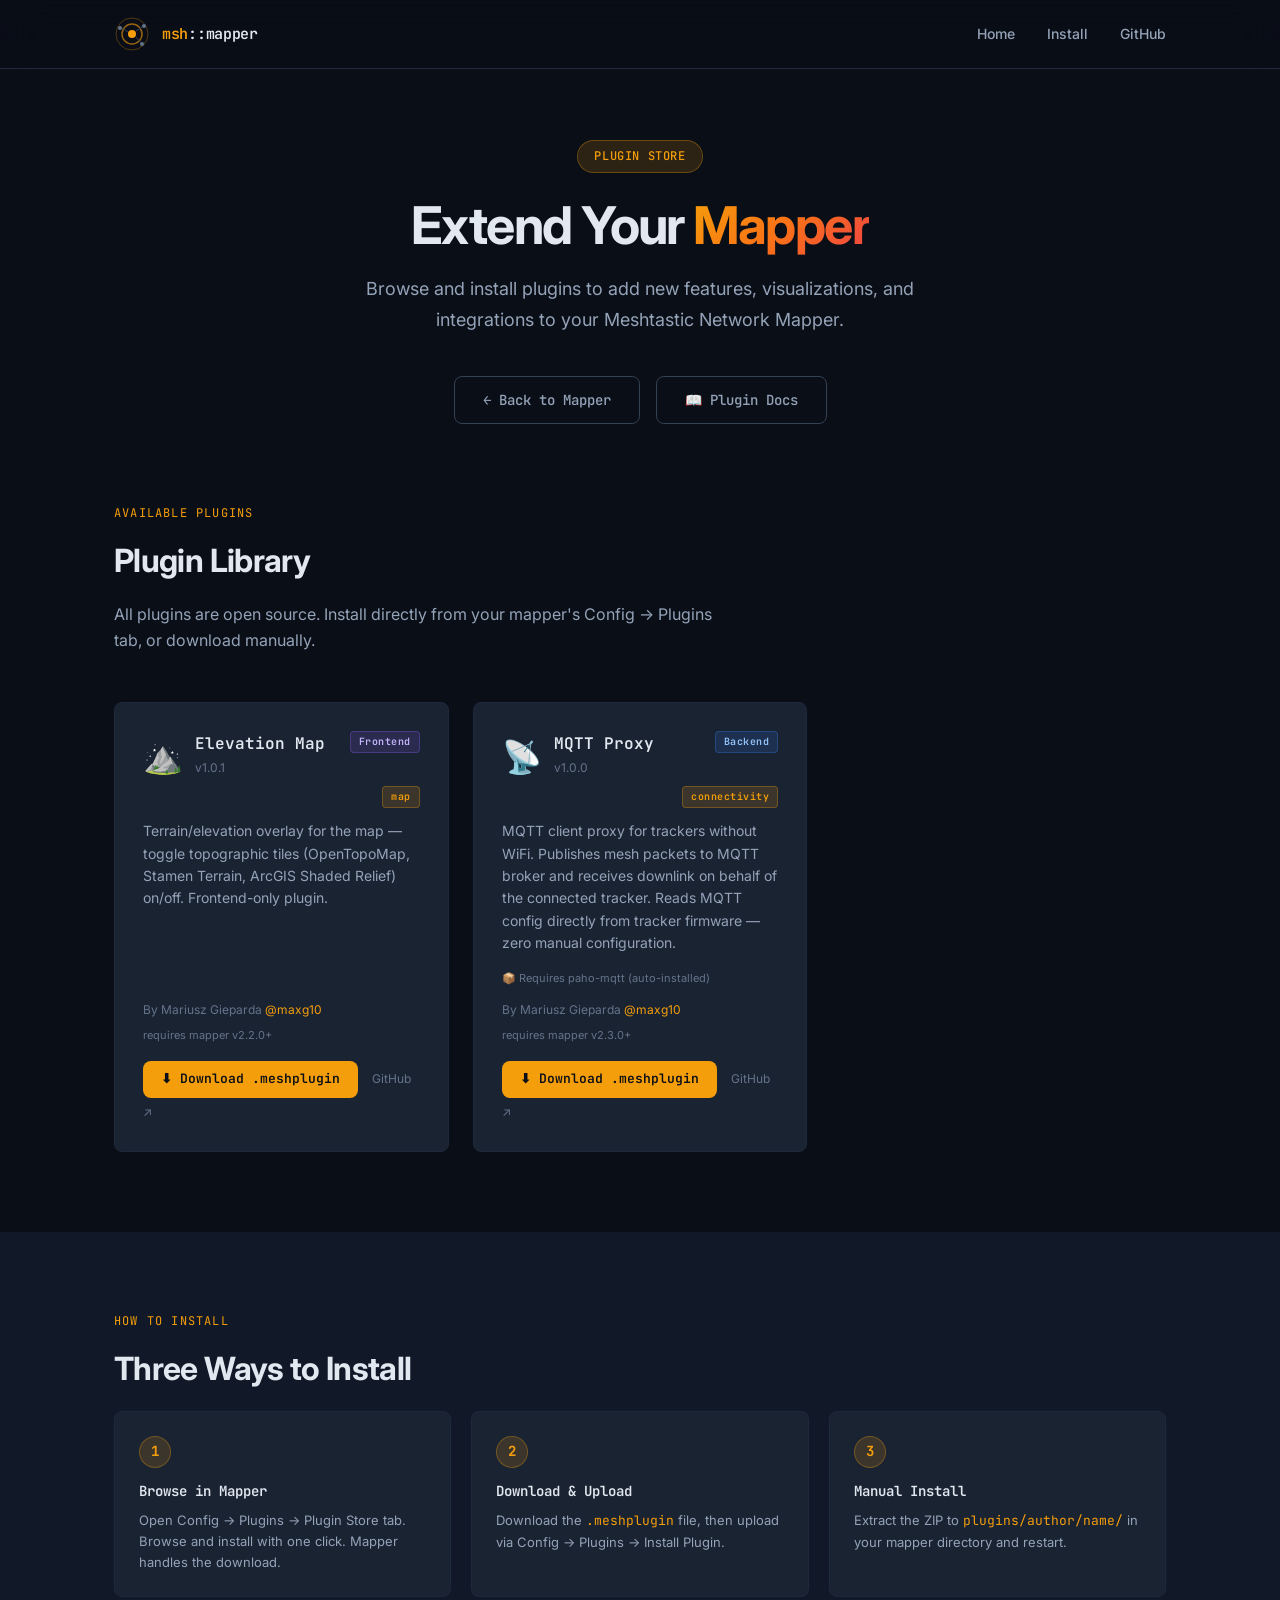
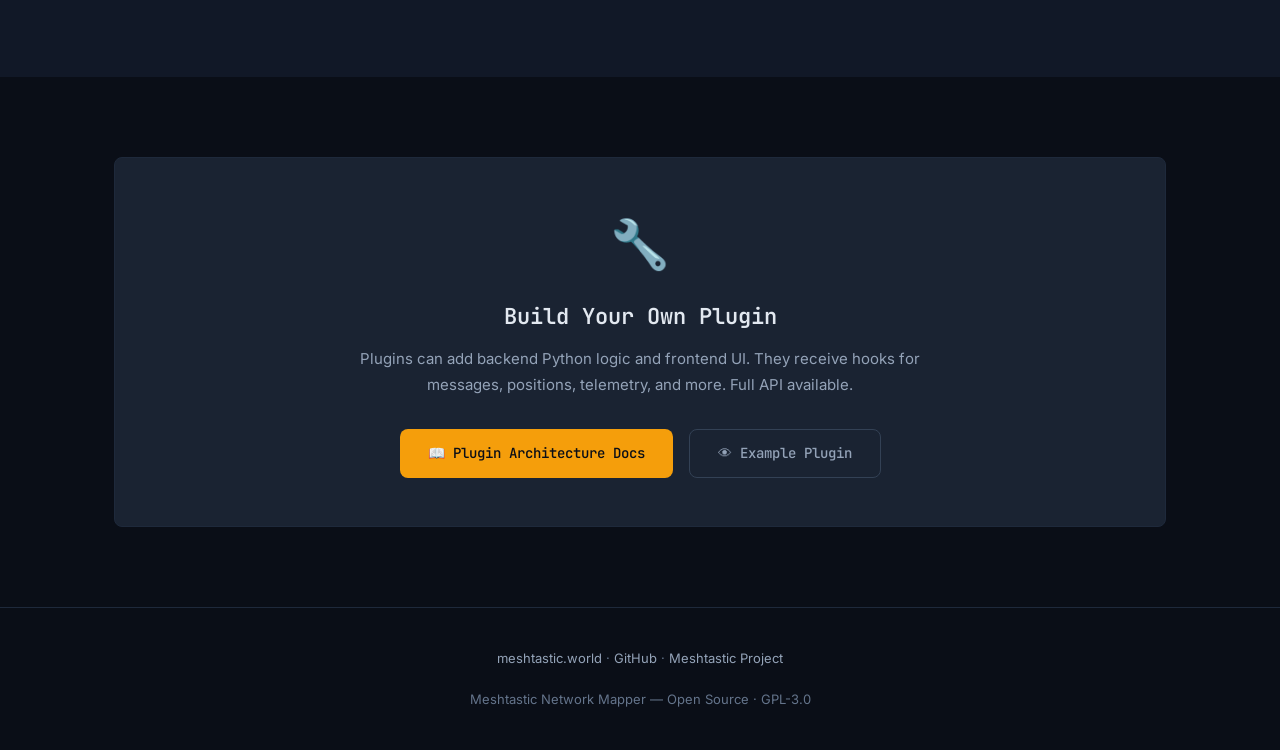
==== plugins-store/index.html @ b2a8c069 "Plugin Store: browse and install plugins from meshtastic.world/plugins Co-Authored-By: Claude Sonnet" ====
<!DOCTYPE html>
<html lang="en">
<head>
    <meta charset="UTF-8">
    <meta name="viewport" content="width=device-width, initial-scale=1.0">
    <title>Plugin Store — Meshtastic Network Mapper</title>
    <meta name="description" content="Browse and install plugins for Meshtastic Network Mapper. Add new features, visualizations, and integrations.">
    <meta name="robots" content="index, follow">
    <link rel="canonical" href="https://meshtastic.world/plugins/">
    <style>
        @import url('https://fonts.googleapis.com/css2?family=Inter:wght@300;400;500;600;700&family=JetBrains+Mono:wght@400;500;600&display=swap');

        :root {
            --font-mono: 'JetBrains Mono', 'Fira Code', 'SF Mono', monospace;
            --font-body: 'Inter', -apple-system, BlinkMacSystemFont, sans-serif;
            --bg-primary: #0a0e17;
            --bg-secondary: #111827;
            --bg-card: #1a2332;
            --bg-card-hover: #1f2b3d;
            --text-primary: #e2e8f0;
            --text-secondary: #94a3b8;
            --text-muted: #64748b;
            --accent: #f59e0b;
            --accent-glow: rgba(245, 158, 11, 0.15);
            --accent-hover: #fbbf24;
            --green: #10b981;
            --blue: #3b82f6;
            --border: #1e293b;
            --border-light: #334155;
            --radius: 8px;
        }

        *, *::before, *::after { box-sizing: border-box; margin: 0; padding: 0; }
        html { scroll-behavior: smooth; }
        body {
            font-family: var(--font-body);
            background: var(--bg-primary);
            color: var(--text-primary);
            line-height: 1.6;
            -webkit-font-smoothing: antialiased;
        }

        .container { max-width: 1100px; margin: 0 auto; padding: 0 24px; }
        section { padding: 80px 0; }

        nav {
            position: fixed; top: 0; left: 0; right: 0; z-index: 100;
            background: rgba(10, 14, 23, 0.85);
            backdrop-filter: blur(20px);
            border-bottom: 1px solid var(--border);
            padding: 16px 0;
        }
        nav .container { display: flex; align-items: center; justify-content: space-between; }
        .logo { display: flex; align-items: center; gap: 12px; text-decoration: none; color: var(--text-primary); }
        .logo-icon { width: 36px; height: 36px; }
        .logo-text { font-family: var(--font-mono); font-weight: 600; font-size: 15px; letter-spacing: -0.02em; }
        .logo-text span { color: var(--accent); }
        nav ul { display: flex; gap: 32px; list-style: none; }
        nav a { color: var(--text-secondary); text-decoration: none; font-size: 14px; font-weight: 500; transition: color 0.2s; }
        nav a:hover { color: var(--accent); }

        .hero { padding-top: 140px; padding-bottom: 60px; text-align: center; }
        .hero-badge {
            display: inline-block;
            background: var(--accent-glow); border: 1px solid rgba(245, 158, 11, 0.3);
            color: var(--accent); font-family: var(--font-mono); font-size: 12px; font-weight: 500;
            padding: 6px 16px; border-radius: 20px; margin-bottom: 24px; letter-spacing: 0.05em;
        }
        .hero h1 { font-size: clamp(32px, 5vw, 52px); font-weight: 700; line-height: 1.1; letter-spacing: -0.03em; margin-bottom: 20px; }
        .hero h1 .gradient {
            background: linear-gradient(135deg, var(--accent) 0%, #f97316 50%, #ef4444 100%);
            -webkit-background-clip: text; -webkit-text-fill-color: transparent; background-clip: text;
        }
        .hero p { font-size: 18px; color: var(--text-secondary); max-width: 580px; margin: 0 auto 40px; line-height: 1.7; }

        .btn {
            display: inline-flex; align-items: center; gap: 8px;
            padding: 12px 28px; border-radius: var(--radius);
            font-family: var(--font-mono); font-size: 14px; font-weight: 500;
            text-decoration: none; cursor: pointer; transition: all 0.2s; border: none;
        }
        .btn-primary { background: var(--accent); color: var(--bg-primary); }
        .btn-primary:hover { background: var(--accent-hover); box-shadow: 0 0 30px var(--accent-glow); }
        .btn-secondary { background: transparent; color: var(--text-secondary); border: 1px solid var(--border-light); }
        .btn-secondary:hover { border-color: var(--accent); color: var(--accent); }

        .section-label {
            font-family: var(--font-mono); font-size: 12px; color: var(--accent);
            text-transform: uppercase; letter-spacing: 0.1em; margin-bottom: 12px;
        }
        .section-title { font-size: 32px; font-weight: 700; letter-spacing: -0.02em; margin-bottom: 16px; }
        .section-desc { font-size: 16px; color: var(--text-secondary); max-width: 600px; margin-bottom: 48px; }

        .plugins-grid { display: grid; grid-template-columns: repeat(auto-fill, minmax(320px, 1fr)); gap: 24px; }

        .plugin-card {
            background: var(--bg-card); border: 1px solid var(--border);
            border-radius: var(--radius); padding: 28px;
            transition: all 0.3s; display: flex; flex-direction: column; gap: 12px;
        }
        .plugin-card:hover { background: var(--bg-card-hover); border-color: var(--border-light); transform: translateY(-2px); }

        .plugin-header { display: flex; align-items: flex-start; justify-content: space-between; gap: 12px; }
        .plugin-icon { font-size: 32px; flex-shrink: 0; }
        .plugin-meta { flex: 1; }
        .plugin-name { font-family: var(--font-mono); font-size: 16px; font-weight: 600; color: var(--text-primary); }
        .plugin-version { font-size: 12px; color: var(--text-muted); margin-top: 2px; }
        .plugin-desc { font-size: 14px; color: var(--text-secondary); line-height: 1.6; }
        .plugin-footer { display: flex; align-items: center; justify-content: space-between; flex-wrap: wrap; gap: 8px; margin-top: auto; }
        .plugin-author { font-size: 12px; color: var(--text-muted); }

        .badge {
            display: inline-block; padding: 2px 8px; border-radius: 4px;
            font-family: var(--font-mono); font-size: 10px; font-weight: 600; letter-spacing: 0.05em;
        }
        .badge-frontend { background: rgba(139, 92, 246, 0.15); color: #c4b5fd; border: 1px solid rgba(139,92,246,0.3); }
        .badge-backend { background: rgba(59, 130, 246, 0.15); color: #93c5fd; border: 1px solid rgba(59,130,246,0.3); }
        .badge-category { background: var(--accent-glow); color: var(--accent); border: 1px solid rgba(245,158,11,0.3); }

        .download-btn {
            display: inline-flex; align-items: center; gap: 6px;
            padding: 8px 18px; border-radius: var(--radius);
            background: var(--accent); color: var(--bg-primary);
            font-family: var(--font-mono); font-size: 13px; font-weight: 600;
            text-decoration: none; transition: all 0.2s; border: none; cursor: pointer;
        }
        .download-btn:hover { background: var(--accent-hover); box-shadow: 0 0 20px var(--accent-glow); }

        .install-steps { display: grid; grid-template-columns: repeat(auto-fit, minmax(220px, 1fr)); gap: 20px; }
        .step-card {
            background: var(--bg-card); border: 1px solid var(--border);
            border-radius: var(--radius); padding: 24px;
        }
        .step-number {
            width: 32px; height: 32px; border-radius: 50%;
            background: var(--accent-glow); border: 1px solid rgba(245,158,11,0.3);
            color: var(--accent); font-family: var(--font-mono); font-size: 14px; font-weight: 700;
            display: flex; align-items: center; justify-content: center; margin-bottom: 12px;
        }
        .step-card h4 { font-family: var(--font-mono); font-size: 14px; font-weight: 600; margin-bottom: 8px; }
        .step-card p { font-size: 13px; color: var(--text-secondary); line-height: 1.6; }

        .dev-card {
            background: var(--bg-card); border: 1px solid var(--border);
            border-radius: var(--radius); padding: 48px; text-align: center;
        }
        .dev-card h3 { font-family: var(--font-mono); font-size: 22px; font-weight: 600; margin-bottom: 12px; }
        .dev-card p { font-size: 15px; color: var(--text-secondary); max-width: 560px; margin: 0 auto 32px; line-height: 1.7; }

        footer { padding: 40px 0; border-top: 1px solid var(--border); text-align: center; }
        footer p { font-size: 13px; color: var(--text-muted); }
        footer a { color: var(--text-secondary); text-decoration: none; }
        footer a:hover { color: var(--accent); }

        .loading { text-align: center; padding: 60px 0; color: var(--text-muted); font-family: var(--font-mono); font-size: 14px; }
        .error-msg { text-align: center; padding: 40px; color: #ef4444; font-size: 14px; }

        @media (max-width: 768px) {
            nav ul { display: none; }
            .plugins-grid { grid-template-columns: 1fr; }
            .install-steps { grid-template-columns: 1fr; }
        }
    </style>
</head>
<body>

<nav>
    <div class="container">
        <a href="https://meshtastic.world" class="logo">
            <svg class="logo-icon" viewBox="0 0 36 36" fill="none" xmlns="http://www.w3.org/2000/svg">
                <circle cx="18" cy="18" r="4" fill="#f59e0b"/>
                <circle cx="18" cy="18" r="10" stroke="#f59e0b" stroke-width="1.5" stroke-opacity="0.6" fill="none"/>
                <circle cx="18" cy="18" r="16" stroke="#f59e0b" stroke-width="1" stroke-opacity="0.3" fill="none"/>
                <circle cx="6" cy="12" r="2" fill="#64748b"/>
                <circle cx="30" cy="10" r="2" fill="#64748b"/>
                <circle cx="28" cy="28" r="2" fill="#64748b"/>
                <line x1="8" y1="12" x2="14" y2="16" stroke="#334155" stroke-width="1"/>
                <line x1="28" y1="11" x2="22" y2="15" stroke="#334155" stroke-width="1"/>
                <line x1="27" y1="27" x2="22" y2="21" stroke="#334155" stroke-width="1"/>
            </svg>
            <div class="logo-text"><span>msh</span>::mapper</div>
        </a>
        <ul>
            <li><a href="https://meshtastic.world">Home</a></li>
            <li><a href="https://meshtastic.world/#install">Install</a></li>
            <li><a href="https://github.com/maxg10/meshtastic-network-mapper" target="_blank">GitHub</a></li>
        </ul>
    </div>
</nav>

<section class="hero">
    <div class="container">
        <div class="hero-badge">PLUGIN STORE</div>
        <h1>Extend Your <span class="gradient">Mapper</span></h1>
        <p>Browse and install plugins to add new features, visualizations, and integrations to your Meshtastic Network Mapper.</p>
        <div style="display:flex;gap:16px;justify-content:center;flex-wrap:wrap">
            <a href="https://meshtastic.world/#install" class="btn btn-secondary">← Back to Mapper</a>
            <a href="https://github.com/maxg10/meshtastic-network-mapper/tree/main/docs/plugin-architecture.md" target="_blank" class="btn btn-secondary">📖 Plugin Docs</a>
        </div>
    </div>
</section>

<section id="plugins" style="padding-top:20px">
    <div class="container">
        <div class="section-label">AVAILABLE PLUGINS</div>
        <div class="section-title">Plugin Library</div>
        <p class="section-desc">All plugins are open source. Install directly from your mapper's Config → Plugins tab, or download manually.</p>
        <div id="plugins-grid" class="plugins-grid">
            <div class="loading">⏳ Loading plugins...</div>
        </div>
    </div>
</section>

<section id="install" style="background: var(--bg-secondary)">
    <div class="container">
        <div class="section-label">HOW TO INSTALL</div>
        <div class="section-title">Three Ways to Install</div>
        <div class="install-steps">
            <div class="step-card">
                <div class="step-number">1</div>
                <h4>Browse in Mapper</h4>
                <p>Open Config → Plugins → Plugin Store tab. Browse and install with one click. Mapper handles the download.</p>
            </div>
            <div class="step-card">
                <div class="step-number">2</div>
                <h4>Download & Upload</h4>
                <p>Download the <code style="color:var(--accent);font-family:var(--font-mono)">.meshplugin</code> file, then upload via Config → Plugins → Install Plugin.</p>
            </div>
            <div class="step-card">
                <div class="step-number">3</div>
                <h4>Manual Install</h4>
                <p>Extract the ZIP to <code style="color:var(--accent);font-family:var(--font-mono)">plugins/author/name/</code> in your mapper directory and restart.</p>
            </div>
        </div>
    </div>
</section>

<section id="develop">
    <div class="container">
        <div class="dev-card">
            <div style="font-size:48px;margin-bottom:16px">🔧</div>
            <h3>Build Your Own Plugin</h3>
            <p>Plugins can add backend Python logic and frontend UI. They receive hooks for messages, positions, telemetry, and more. Full API available.</p>
            <div style="display:flex;gap:16px;justify-content:center;flex-wrap:wrap">
                <a href="https://github.com/maxg10/meshtastic-network-mapper/tree/main/docs/plugin-architecture.md" target="_blank" class="btn btn-primary">📖 Plugin Architecture Docs</a>
                <a href="https://github.com/maxg10/meshtastic-network-mapper/tree/main/plugins/maxg10/elevation-map" target="_blank" class="btn btn-secondary">👁 Example Plugin</a>
            </div>
        </div>
    </div>
</section>

<footer>
    <div class="container">
        <p>
            <a href="https://meshtastic.world">meshtastic.world</a> ·
            <a href="https://github.com/maxg10/meshtastic-network-mapper" target="_blank">GitHub</a> ·
            <a href="https://meshtastic.org" target="_blank">Meshtastic Project</a>
            <br><br>
            <span style="color:var(--text-muted)">Meshtastic Network Mapper — Open Source · GPL-3.0</span>
        </p>
    </div>
</footer>

<script>
    fetch('./plugins.json')
        .then(function(r) {
            if (!r.ok) throw new Error('HTTP ' + r.status);
            return r.json();
        })
        .then(function(data) { renderPlugins(data.plugins || []); })
        .catch(function(e) {
            document.getElementById('plugins-grid').innerHTML =
                '<div class="error-msg">⚠️ Could not load plugin list.<br><small>' + e.message + '</small></div>';
        });

    function renderPlugins(plugins) {
        var grid = document.getElementById('plugins-grid');
        if (!plugins.length) {
            grid.innerHTML = '<div class="loading">No plugins available yet.</div>';
            return;
        }
        grid.innerHTML = plugins.map(function(p) {
            var typeBadge = p.type === 'backend'
                ? '<span class="badge badge-backend">Backend</span>'
                : '<span class="badge badge-frontend">Frontend</span>';
            var catBadge = p.category ? '<span class="badge badge-category">' + esc(p.category) + '</span>' : '';
            var authorStr = (p.author && p.author.name) ? p.author.name : (p.author || 'Unknown');
            var ghLink = (p.author && p.author.github) ? ' <a href="https://github.com/' + esc(p.author.github) + '" target="_blank" style="color:var(--accent);text-decoration:none">@' + esc(p.author.github) + '</a>' : '';
            var sizeStr = p.download_size ? ' · ' + Math.round(p.download_size / 1024) + ' KB' : '';
            var reqNote = p.dependencies_note ? '<div style="font-size:11px;color:var(--text-muted);margin-top:4px">📦 ' + esc(p.dependencies_note) + '</div>' : '';
            var minVer = p.min_mapper_version ? '<span style="font-size:11px;color:var(--text-muted)">requires mapper v' + esc(p.min_mapper_version) + '+</span>' : '';
            return '<div class="plugin-card">' +
                '<div class="plugin-header">' +
                    '<div class="plugin-icon">' + (p.icon || '🔌') + '</div>' +
                    '<div class="plugin-meta">' +
                        '<div class="plugin-name">' + esc(p.name) + '</div>' +
                        '<div class="plugin-version">v' + esc(p.version) + sizeStr + '</div>' +
                    '</div>' +
                    '<div style="display:flex;flex-direction:column;gap:4px;align-items:flex-end">' +
                        typeBadge + (catBadge ? '<br>' + catBadge : '') +
                    '</div>' +
                '</div>' +
                '<div class="plugin-desc">' + esc(p.description || '') + '</div>' +
                reqNote +
                '<div class="plugin-footer">' +
                    '<div class="plugin-author">By ' + esc(authorStr) + ghLink + '</div>' +
                    minVer +
                '</div>' +
                '<div style="margin-top:4px">' +
                    '<a href="' + esc(p.download_url) + '" class="download-btn" download>⬇ Download .meshplugin</a>' +
                    (p.homepage ? ' <a href="' + esc(p.homepage) + '" target="_blank" style="font-size:12px;color:var(--text-muted);margin-left:10px;text-decoration:none;">GitHub ↗</a>' : '') +
                '</div>' +
            '</div>';
        }).join('');
    }

    function esc(s) {
        return String(s || '').replace(/&/g,'&amp;').replace(/</g,'&lt;').replace(/>/g,'&gt;').replace(/"/g,'&quot;');
    }
</script>
</body>
</html>
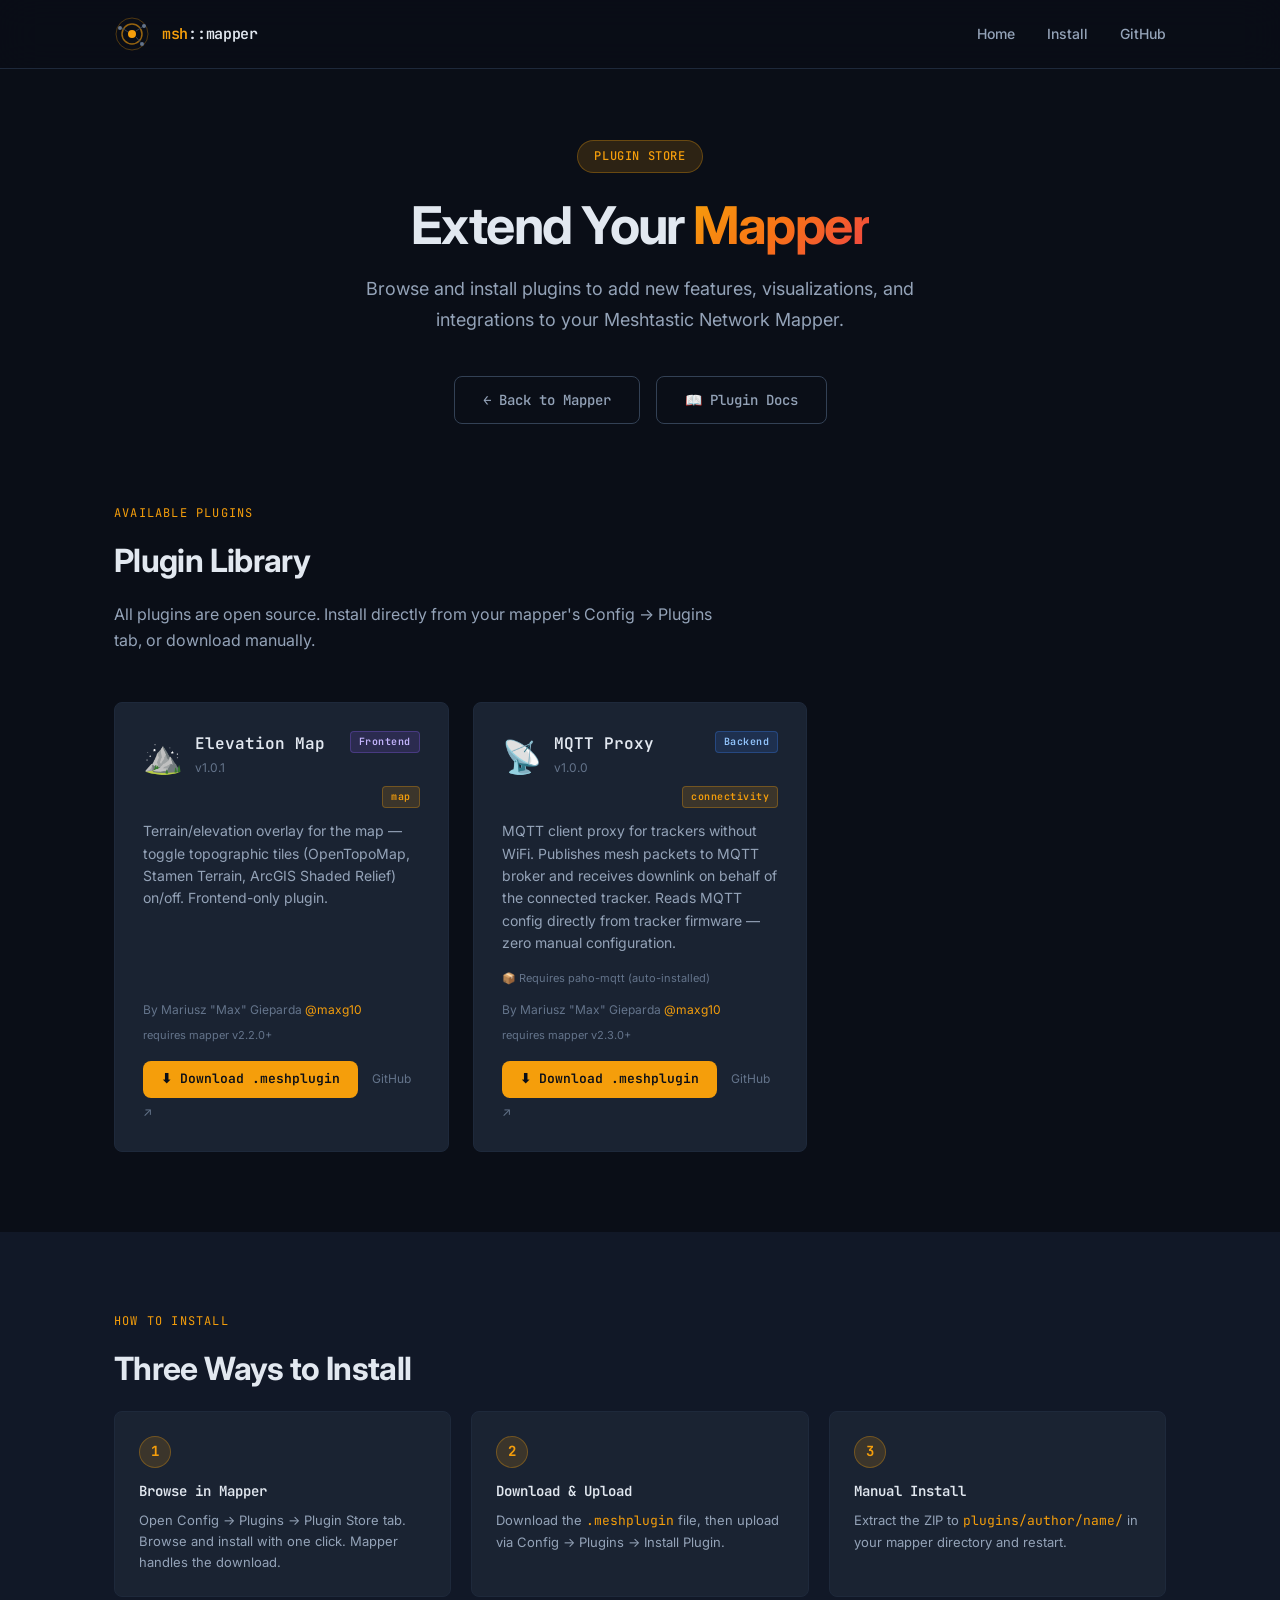
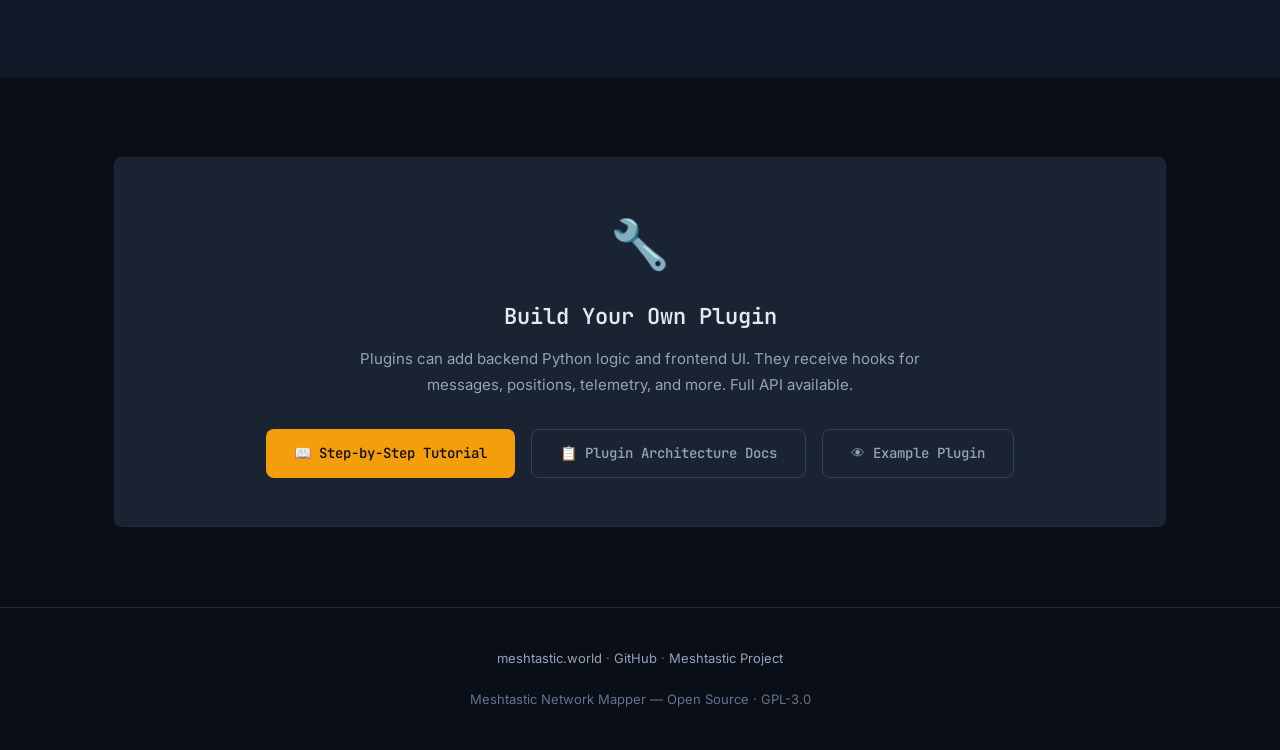
==== commit b8338eff: "Docs: Plugin Developer Guide, README v2.3.0 update Co-Authored-By: Claude Sonnet 4.6 <noreply@anthro" ====
--- a/plugins-store/index.html
+++ b/plugins-store/index.html
@@ -242,7 +242,8 @@
             <h3>Build Your Own Plugin</h3>
             <p>Plugins can add backend Python logic and frontend UI. They receive hooks for messages, positions, telemetry, and more. Full API available.</p>
             <div style="display:flex;gap:16px;justify-content:center;flex-wrap:wrap">
-                <a href="https://github.com/maxg10/meshtastic-network-mapper/tree/main/docs/plugin-architecture.md" target="_blank" class="btn btn-primary">📖 Plugin Architecture Docs</a>
+                <a href="https://github.com/maxg10/meshtastic-network-mapper/blob/main/docs/plugin-developer-guide.md" target="_blank" class="btn btn-primary">📖 Step-by-Step Tutorial</a>
+                <a href="https://github.com/maxg10/meshtastic-network-mapper/blob/main/docs/plugin-architecture.md" target="_blank" class="btn btn-secondary">📋 Plugin Architecture Docs</a>
                 <a href="https://github.com/maxg10/meshtastic-network-mapper/tree/main/plugins/maxg10/elevation-map" target="_blank" class="btn btn-secondary">👁 Example Plugin</a>
             </div>
         </div>
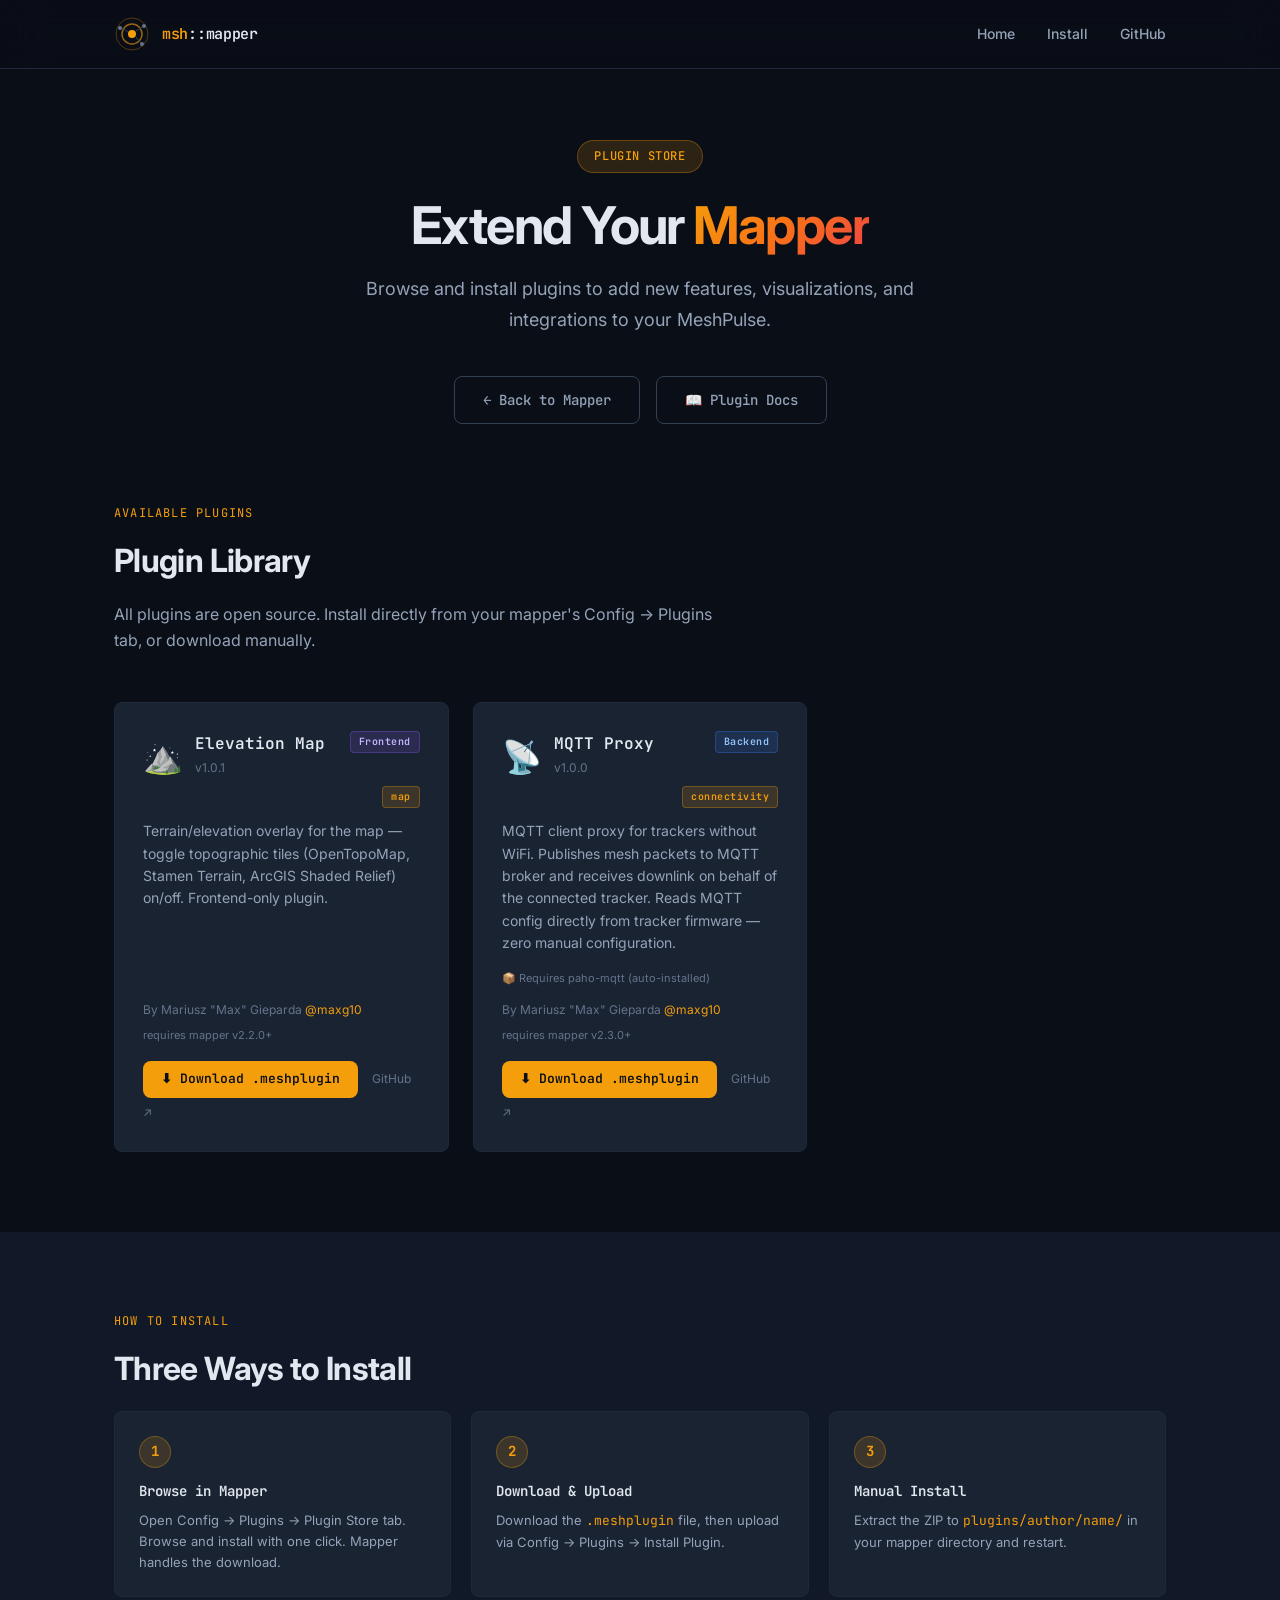
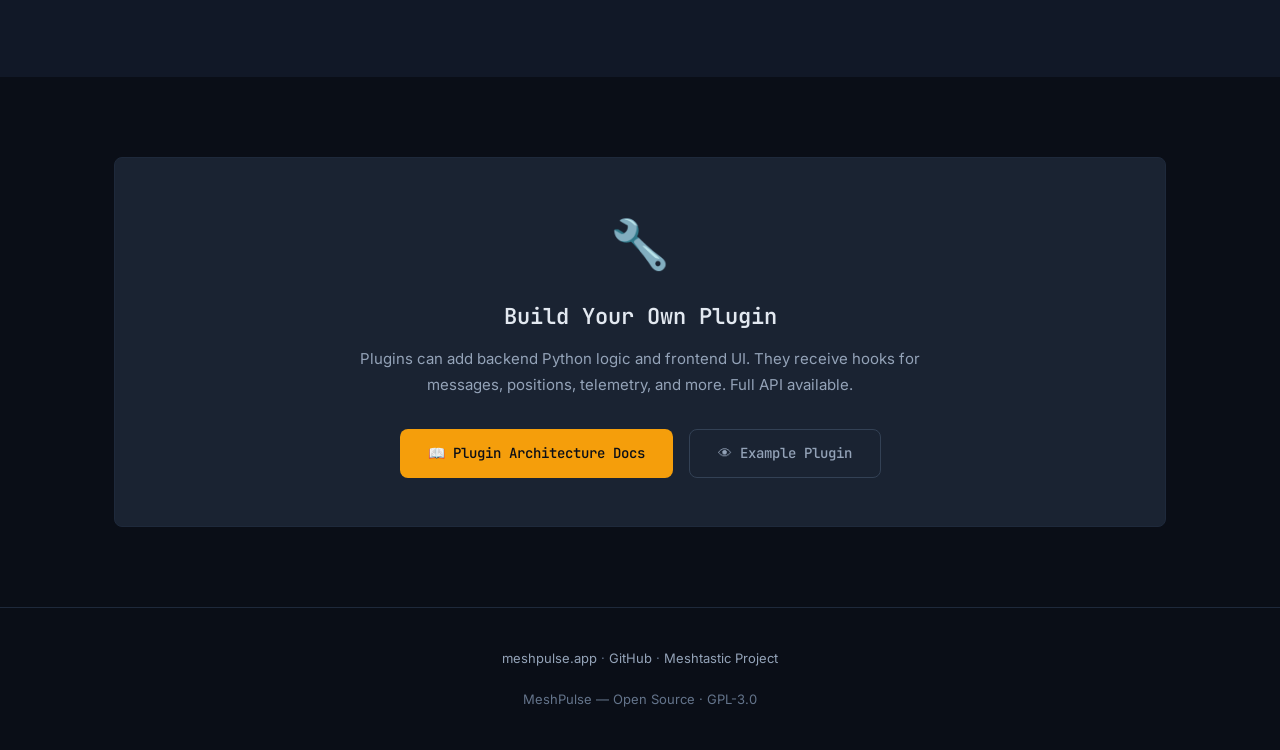
==== commit 5515955c: "rebrand: Meshtastic Network Mapper → MeshPulse Co-Authored-By: Claude Sonnet 4.6 <noreply@anthropic." ====
--- a/plugins-store/index.html
+++ b/plugins-store/index.html
@@ -3,10 +3,10 @@
 <head>
     <meta charset="UTF-8">
     <meta name="viewport" content="width=device-width, initial-scale=1.0">
-    <title>Plugin Store — Meshtastic Network Mapper</title>
-    <meta name="description" content="Browse and install plugins for Meshtastic Network Mapper. Add new features, visualizations, and integrations.">
+    <title>Plugin Store — MeshPulse</title>
+    <meta name="description" content="Browse and install plugins for MeshPulse. Add new features, visualizations, and integrations.">
     <meta name="robots" content="index, follow">
-    <link rel="canonical" href="https://meshtastic.world/plugins/">
+    <link rel="canonical" href="https://meshpulse.app/plugins/">
     <style>
         @import url('https://fonts.googleapis.com/css2?family=Inter:wght@300;400;500;600;700&family=JetBrains+Mono:wght@400;500;600&display=swap');
 
@@ -166,7 +166,7 @@
 
 <nav>
     <div class="container">
-        <a href="https://meshtastic.world" class="logo">
+        <a href="https://meshpulse.app" class="logo">
             <svg class="logo-icon" viewBox="0 0 36 36" fill="none" xmlns="http://www.w3.org/2000/svg">
                 <circle cx="18" cy="18" r="4" fill="#f59e0b"/>
                 <circle cx="18" cy="18" r="10" stroke="#f59e0b" stroke-width="1.5" stroke-opacity="0.6" fill="none"/>
@@ -181,9 +181,9 @@
             <div class="logo-text"><span>msh</span>::mapper</div>
         </a>
         <ul>
-            <li><a href="https://meshtastic.world">Home</a></li>
-            <li><a href="https://meshtastic.world/#install">Install</a></li>
-            <li><a href="https://github.com/maxg10/meshtastic-network-mapper" target="_blank">GitHub</a></li>
+            <li><a href="https://meshpulse.app">Home</a></li>
+            <li><a href="https://meshpulse.app/#install">Install</a></li>
+            <li><a href="https://github.com/maxg10/meshpulse" target="_blank">GitHub</a></li>
         </ul>
     </div>
 </nav>
@@ -192,10 +192,10 @@
     <div class="container">
         <div class="hero-badge">PLUGIN STORE</div>
         <h1>Extend Your <span class="gradient">Mapper</span></h1>
-        <p>Browse and install plugins to add new features, visualizations, and integrations to your Meshtastic Network Mapper.</p>
+        <p>Browse and install plugins to add new features, visualizations, and integrations to your MeshPulse.</p>
         <div style="display:flex;gap:16px;justify-content:center;flex-wrap:wrap">
-            <a href="https://meshtastic.world/#install" class="btn btn-secondary">← Back to Mapper</a>
-            <a href="https://github.com/maxg10/meshtastic-network-mapper/tree/main/docs/plugin-architecture.md" target="_blank" class="btn btn-secondary">📖 Plugin Docs</a>
+            <a href="https://meshpulse.app/#install" class="btn btn-secondary">← Back to Mapper</a>
+            <a href="https://github.com/maxg10/meshpulse/tree/main/docs/plugin-architecture.md" target="_blank" class="btn btn-secondary">📖 Plugin Docs</a>
         </div>
     </div>
 </section>
@@ -242,9 +242,8 @@
             <h3>Build Your Own Plugin</h3>
             <p>Plugins can add backend Python logic and frontend UI. They receive hooks for messages, positions, telemetry, and more. Full API available.</p>
             <div style="display:flex;gap:16px;justify-content:center;flex-wrap:wrap">
-                <a href="https://github.com/maxg10/meshtastic-network-mapper/blob/main/docs/plugin-developer-guide.md" target="_blank" class="btn btn-primary">📖 Step-by-Step Tutorial</a>
-                <a href="https://github.com/maxg10/meshtastic-network-mapper/blob/main/docs/plugin-architecture.md" target="_blank" class="btn btn-secondary">📋 Plugin Architecture Docs</a>
-                <a href="https://github.com/maxg10/meshtastic-network-mapper/tree/main/plugins/maxg10/elevation-map" target="_blank" class="btn btn-secondary">👁 Example Plugin</a>
+                <a href="https://github.com/maxg10/meshpulse/tree/main/docs/plugin-architecture.md" target="_blank" class="btn btn-primary">📖 Plugin Architecture Docs</a>
+                <a href="https://github.com/maxg10/meshpulse/tree/main/plugins/maxg10/elevation-map" target="_blank" class="btn btn-secondary">👁 Example Plugin</a>
             </div>
         </div>
     </div>
@@ -253,11 +252,11 @@
 <footer>
     <div class="container">
         <p>
-            <a href="https://meshtastic.world">meshtastic.world</a> ·
-            <a href="https://github.com/maxg10/meshtastic-network-mapper" target="_blank">GitHub</a> ·
+            <a href="https://meshpulse.app">meshpulse.app</a> ·
+            <a href="https://github.com/maxg10/meshpulse" target="_blank">GitHub</a> ·
             <a href="https://meshtastic.org" target="_blank">Meshtastic Project</a>
             <br><br>
-            <span style="color:var(--text-muted)">Meshtastic Network Mapper — Open Source · GPL-3.0</span>
+            <span style="color:var(--text-muted)">MeshPulse — Open Source · GPL-3.0</span>
         </p>
     </div>
 </footer>
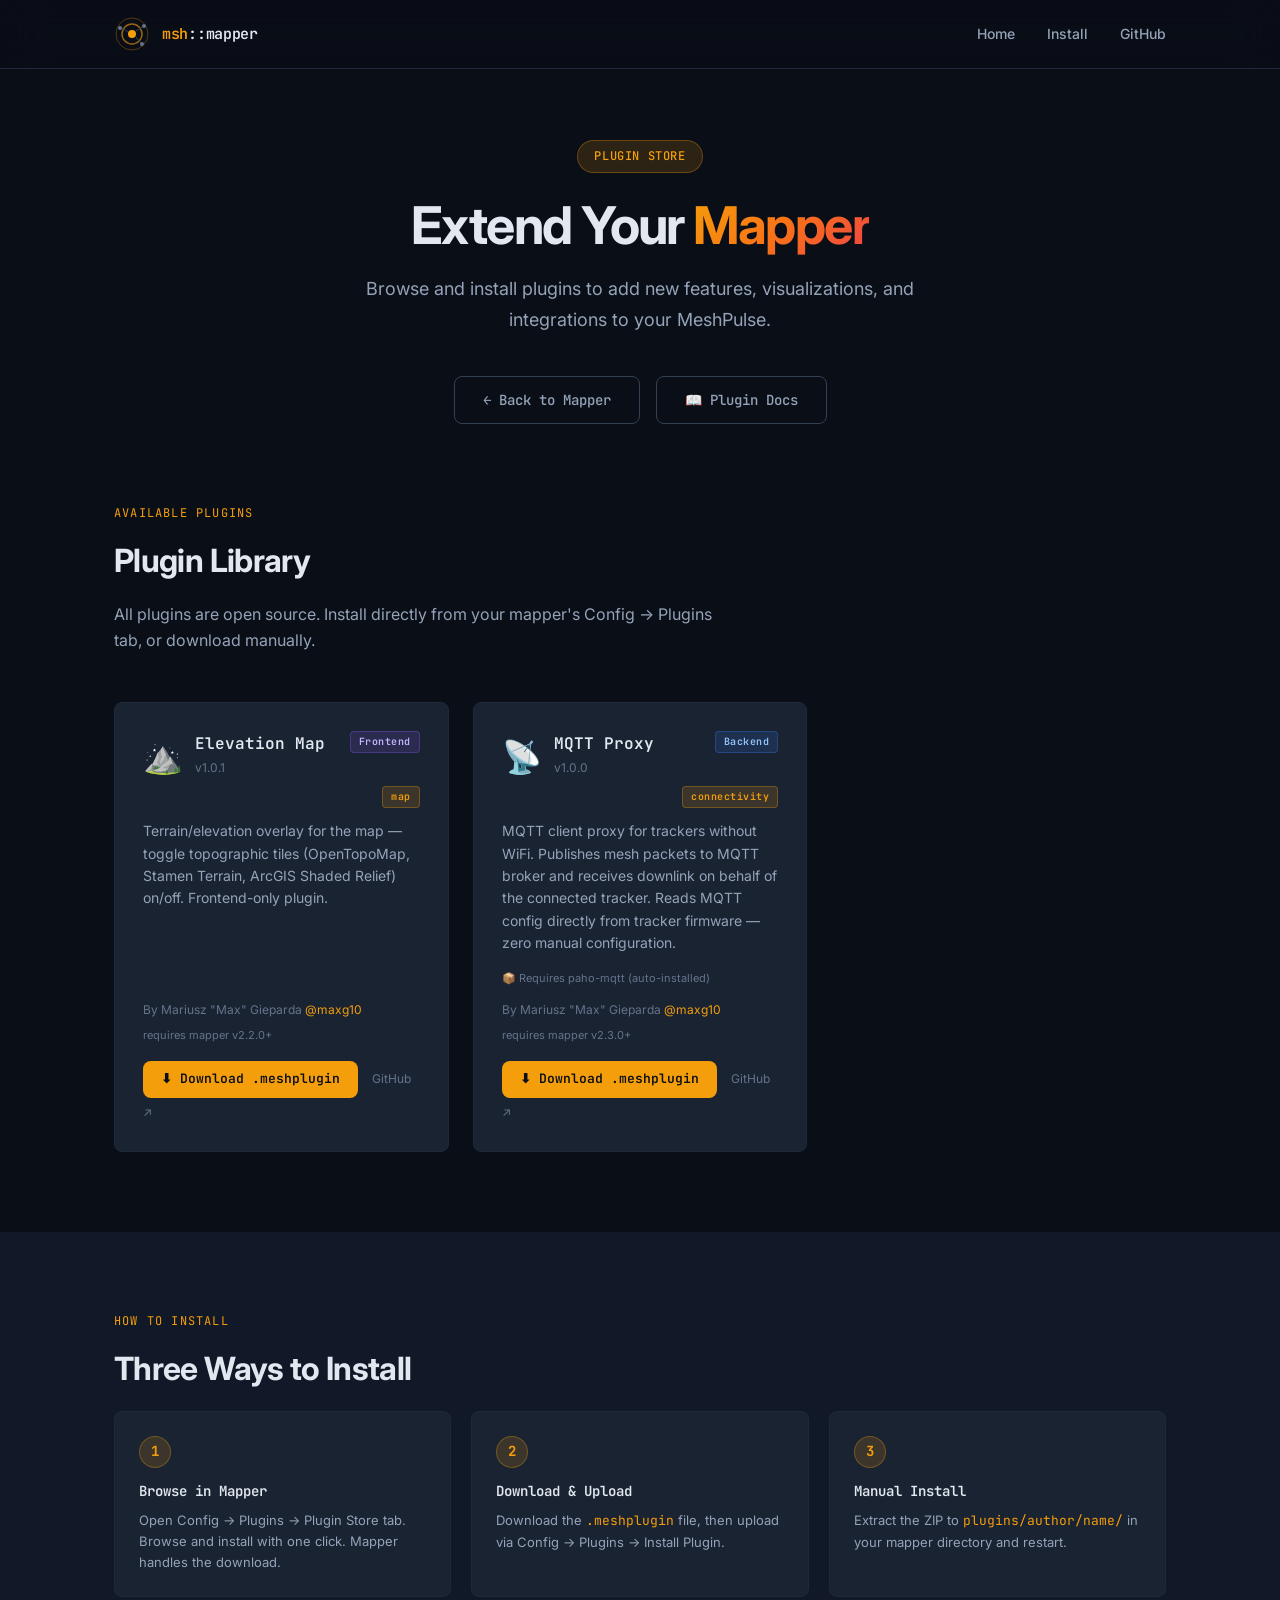
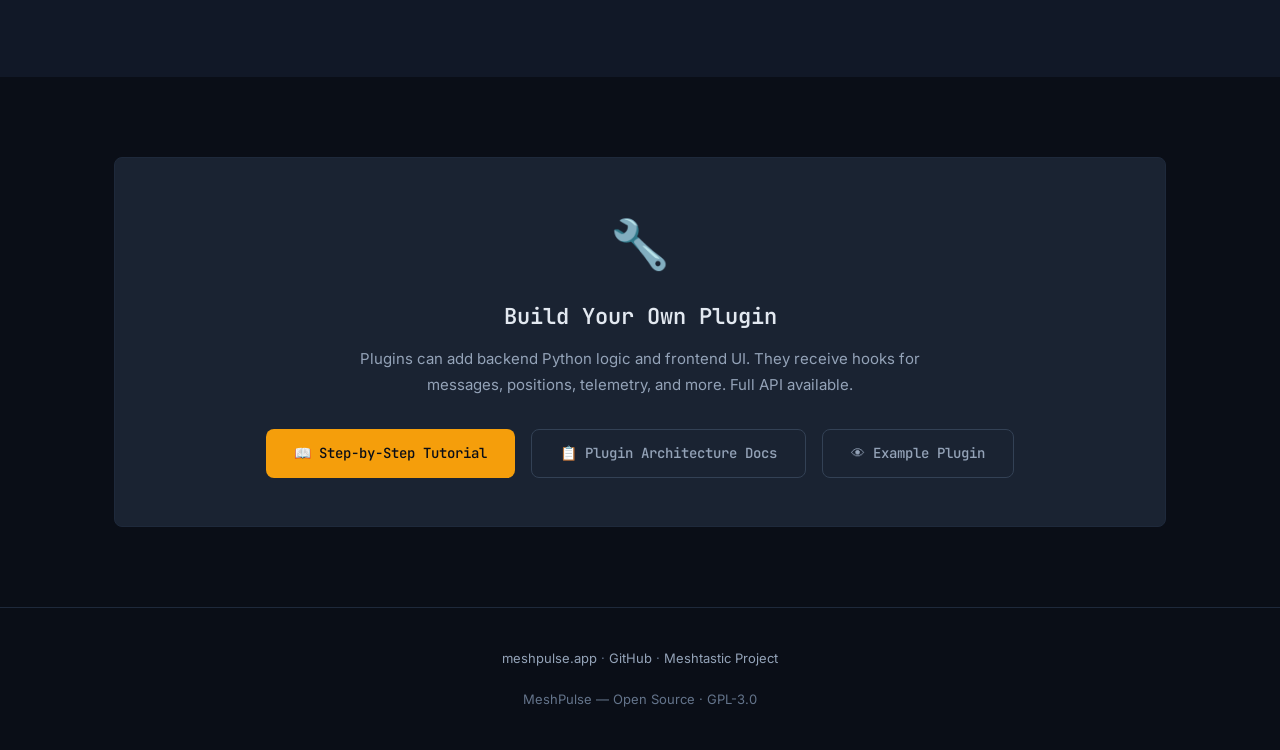
==== commit e7ff3cd4: "release: MeshPulse rebranding (was Meshtastic Network Mapper) # Conflicts: #	plugins-store/index.htm" ====
--- a/plugins-store/index.html
+++ b/plugins-store/index.html
@@ -242,7 +242,8 @@
             <h3>Build Your Own Plugin</h3>
             <p>Plugins can add backend Python logic and frontend UI. They receive hooks for messages, positions, telemetry, and more. Full API available.</p>
             <div style="display:flex;gap:16px;justify-content:center;flex-wrap:wrap">
-                <a href="https://github.com/maxg10/meshpulse/tree/main/docs/plugin-architecture.md" target="_blank" class="btn btn-primary">📖 Plugin Architecture Docs</a>
+                <a href="https://github.com/maxg10/meshpulse/blob/main/docs/plugin-developer-guide.md" target="_blank" class="btn btn-primary">📖 Step-by-Step Tutorial</a>
+                <a href="https://github.com/maxg10/meshpulse/tree/main/docs/plugin-architecture.md" target="_blank" class="btn btn-secondary">📋 Plugin Architecture Docs</a>
                 <a href="https://github.com/maxg10/meshpulse/tree/main/plugins/maxg10/elevation-map" target="_blank" class="btn btn-secondary">👁 Example Plugin</a>
             </div>
         </div>
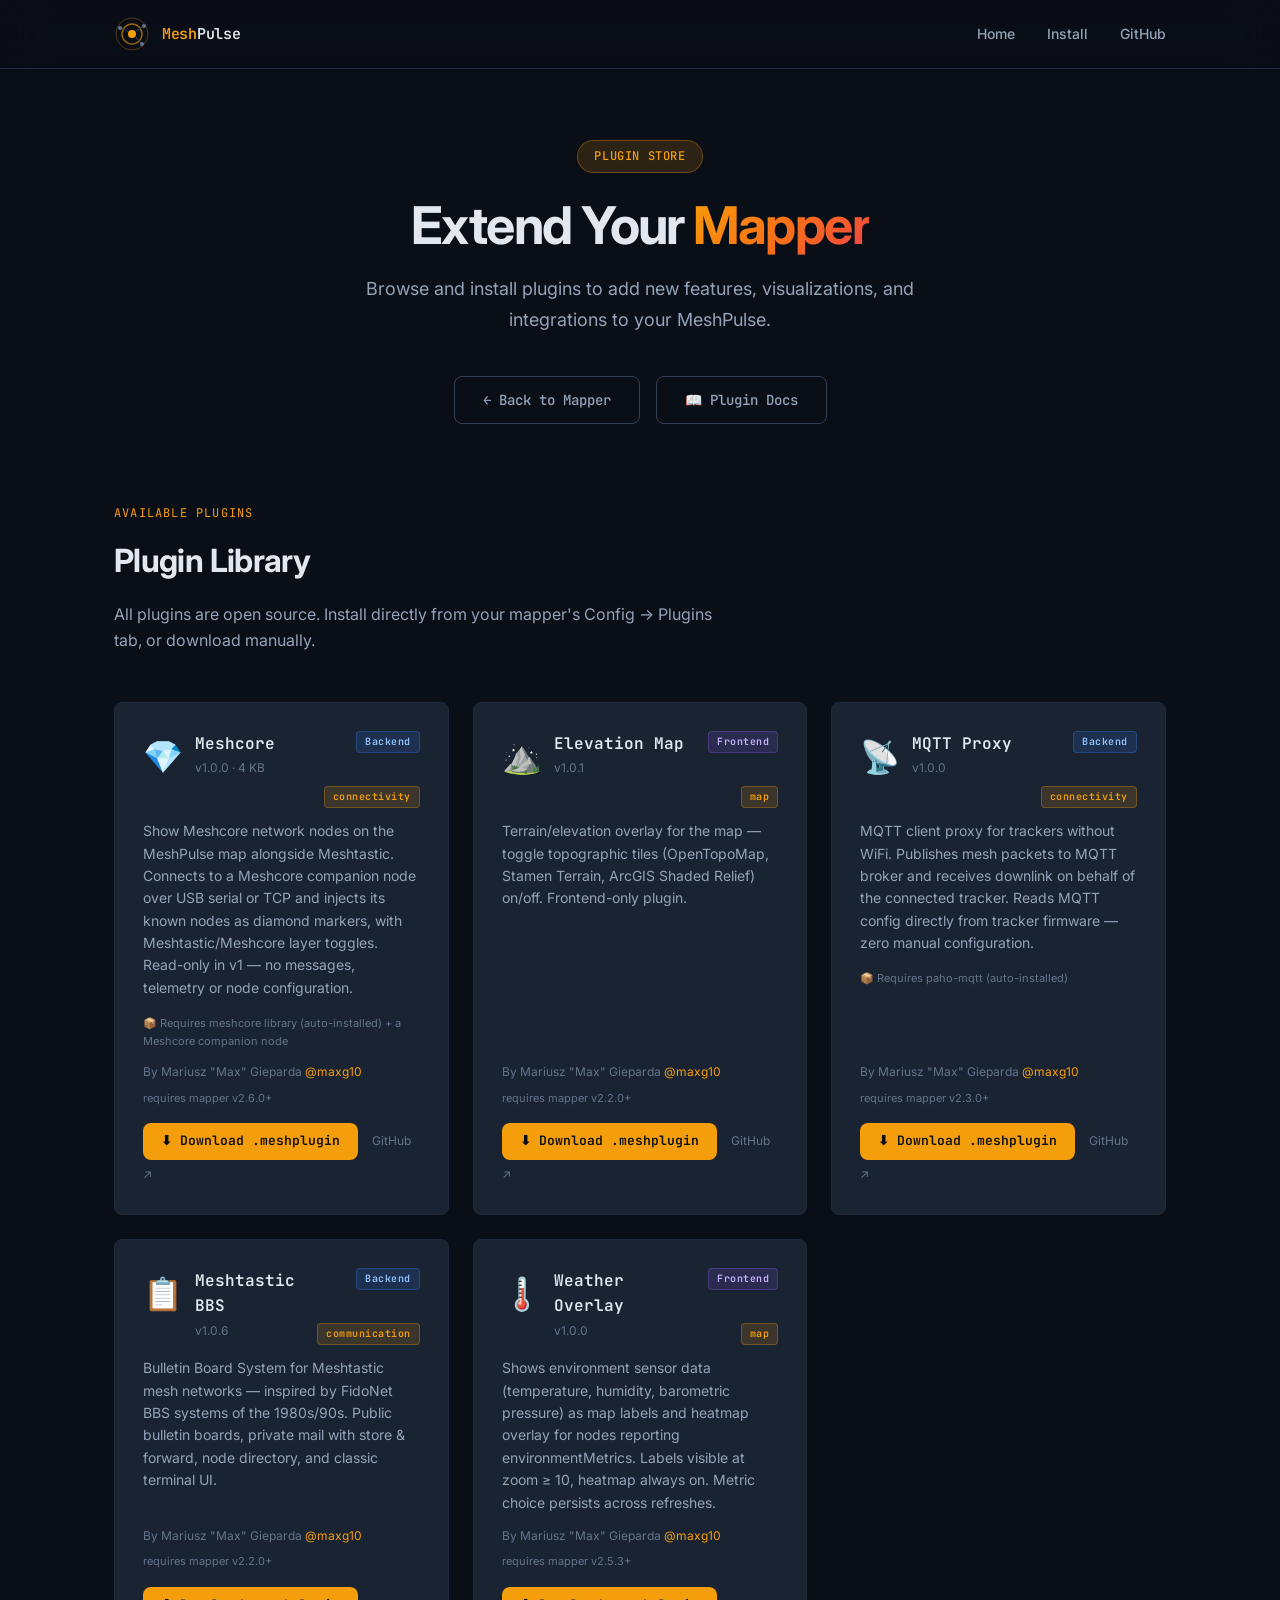
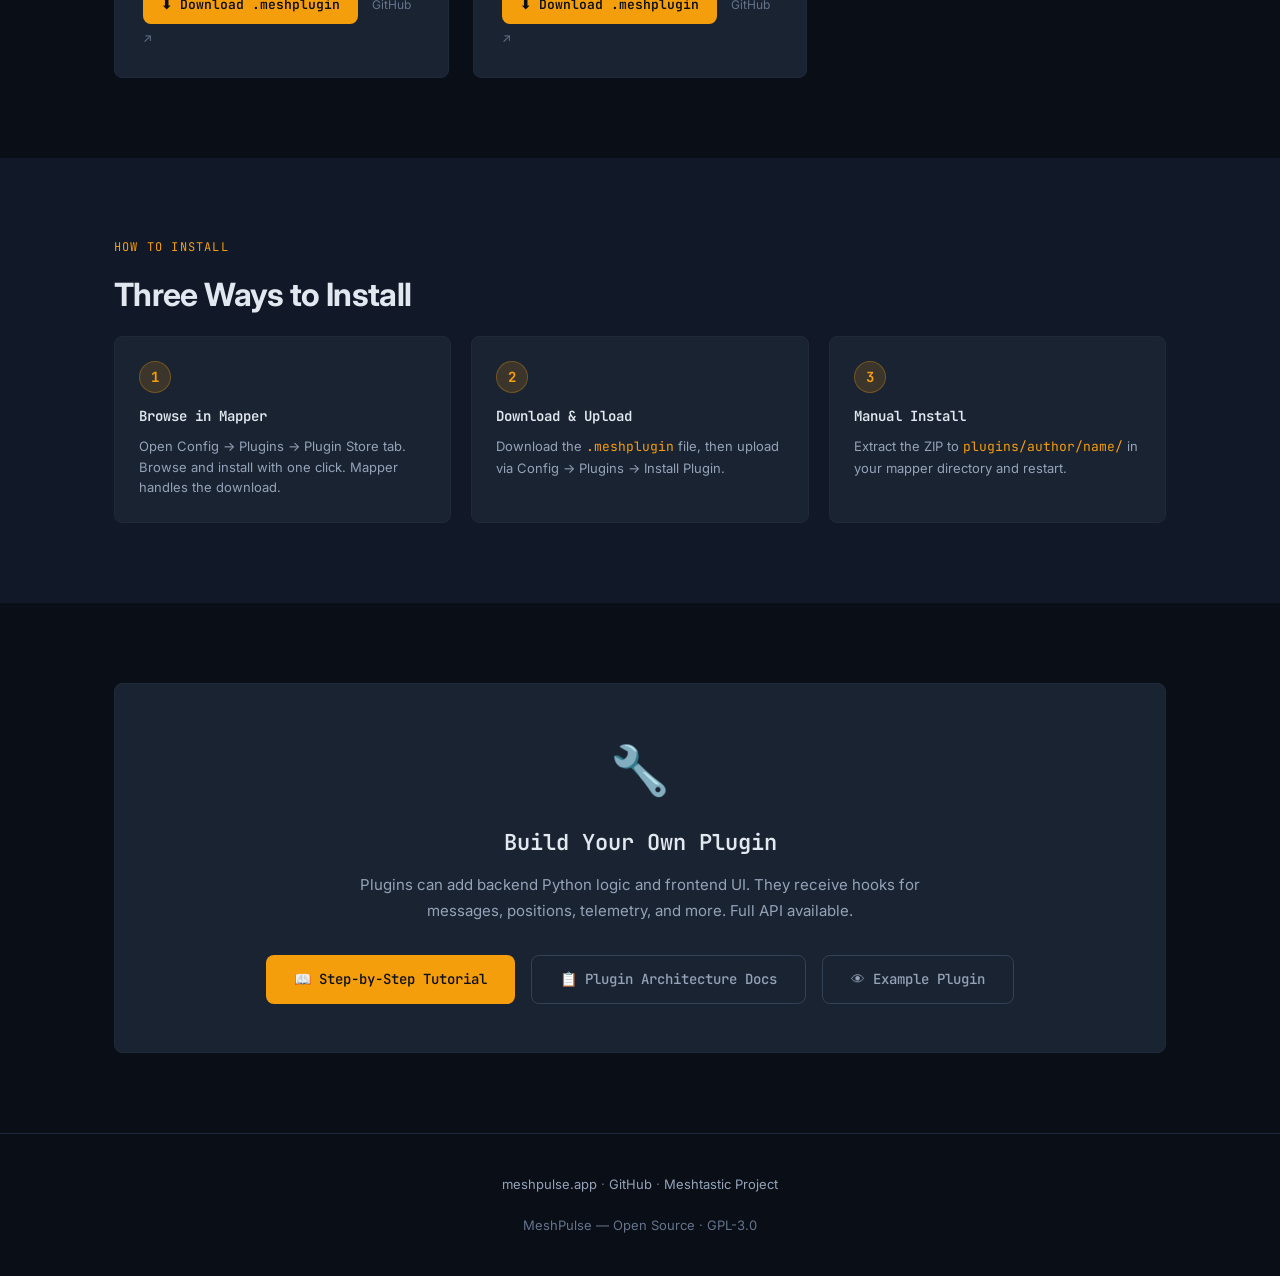
==== commit 9601ca40: "Cleanup: drop stale msh::mapper branding, fix dead store links, refresh plugin compatibility metadat" ====
--- a/plugins-store/index.html
+++ b/plugins-store/index.html
@@ -178,7 +178,7 @@
                 <line x1="28" y1="11" x2="22" y2="15" stroke="#334155" stroke-width="1"/>
                 <line x1="27" y1="27" x2="22" y2="21" stroke="#334155" stroke-width="1"/>
             </svg>
-            <div class="logo-text"><span>msh</span>::mapper</div>
+            <div class="logo-text"><span>Mesh</span>Pulse</div>
         </a>
         <ul>
             <li><a href="https://meshpulse.app">Home</a></li>
@@ -195,7 +195,7 @@
         <p>Browse and install plugins to add new features, visualizations, and integrations to your MeshPulse.</p>
         <div style="display:flex;gap:16px;justify-content:center;flex-wrap:wrap">
             <a href="https://meshpulse.app/#install" class="btn btn-secondary">← Back to Mapper</a>
-            <a href="https://github.com/maxg10/meshpulse/tree/main/docs/plugin-architecture.md" target="_blank" class="btn btn-secondary">📖 Plugin Docs</a>
+            <a href="https://github.com/maxg10/meshpulse/blob/main/docs/plugin-architecture.md" target="_blank" class="btn btn-secondary">📖 Plugin Docs</a>
         </div>
     </div>
 </section>
@@ -243,8 +243,8 @@
             <p>Plugins can add backend Python logic and frontend UI. They receive hooks for messages, positions, telemetry, and more. Full API available.</p>
             <div style="display:flex;gap:16px;justify-content:center;flex-wrap:wrap">
                 <a href="https://github.com/maxg10/meshpulse/blob/main/docs/plugin-developer-guide.md" target="_blank" class="btn btn-primary">📖 Step-by-Step Tutorial</a>
-                <a href="https://github.com/maxg10/meshpulse/tree/main/docs/plugin-architecture.md" target="_blank" class="btn btn-secondary">📋 Plugin Architecture Docs</a>
-                <a href="https://github.com/maxg10/meshpulse/tree/main/plugins/maxg10/elevation-map" target="_blank" class="btn btn-secondary">👁 Example Plugin</a>
+                <a href="https://github.com/maxg10/meshpulse/blob/main/docs/plugin-architecture.md" target="_blank" class="btn btn-secondary">📋 Plugin Architecture Docs</a>
+                <a href="https://github.com/maxg10/meshplugins/tree/main/meshcore" target="_blank" class="btn btn-secondary">👁 Example Plugin</a>
             </div>
         </div>
     </div>
